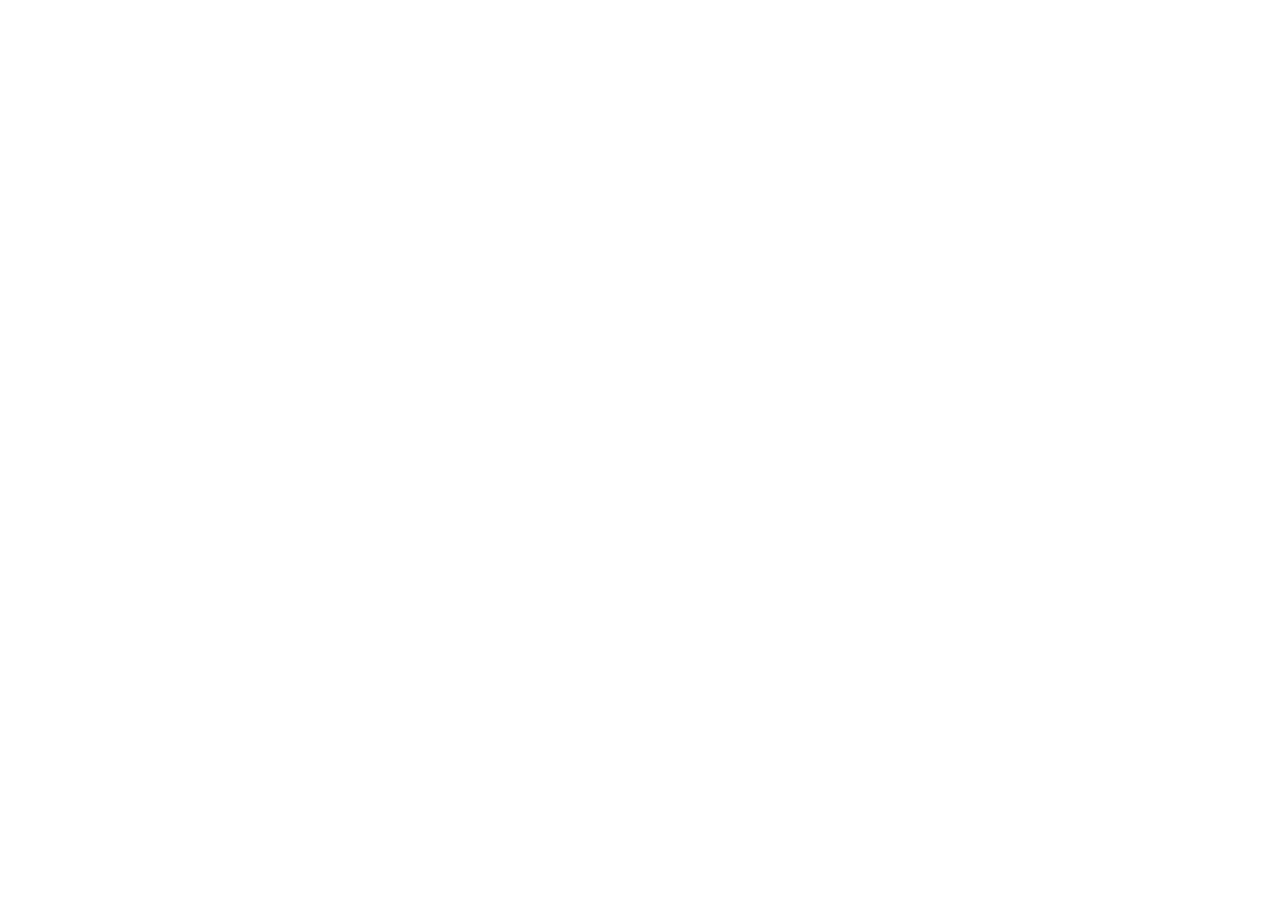
==== alimentacion.html @ 9c3ff739 "Add files via upload" ====
<!DOCTYPE html>
<html lang="en">
<head>
    <meta charset="UTF-8">
    <meta name="viewport" content="width=device-width, initial-scale=1.0">
    <title>Document</title>
    <link rel="stylesheet" href="alimentacion.css">
</head>
<body>
    
</body>
</html>
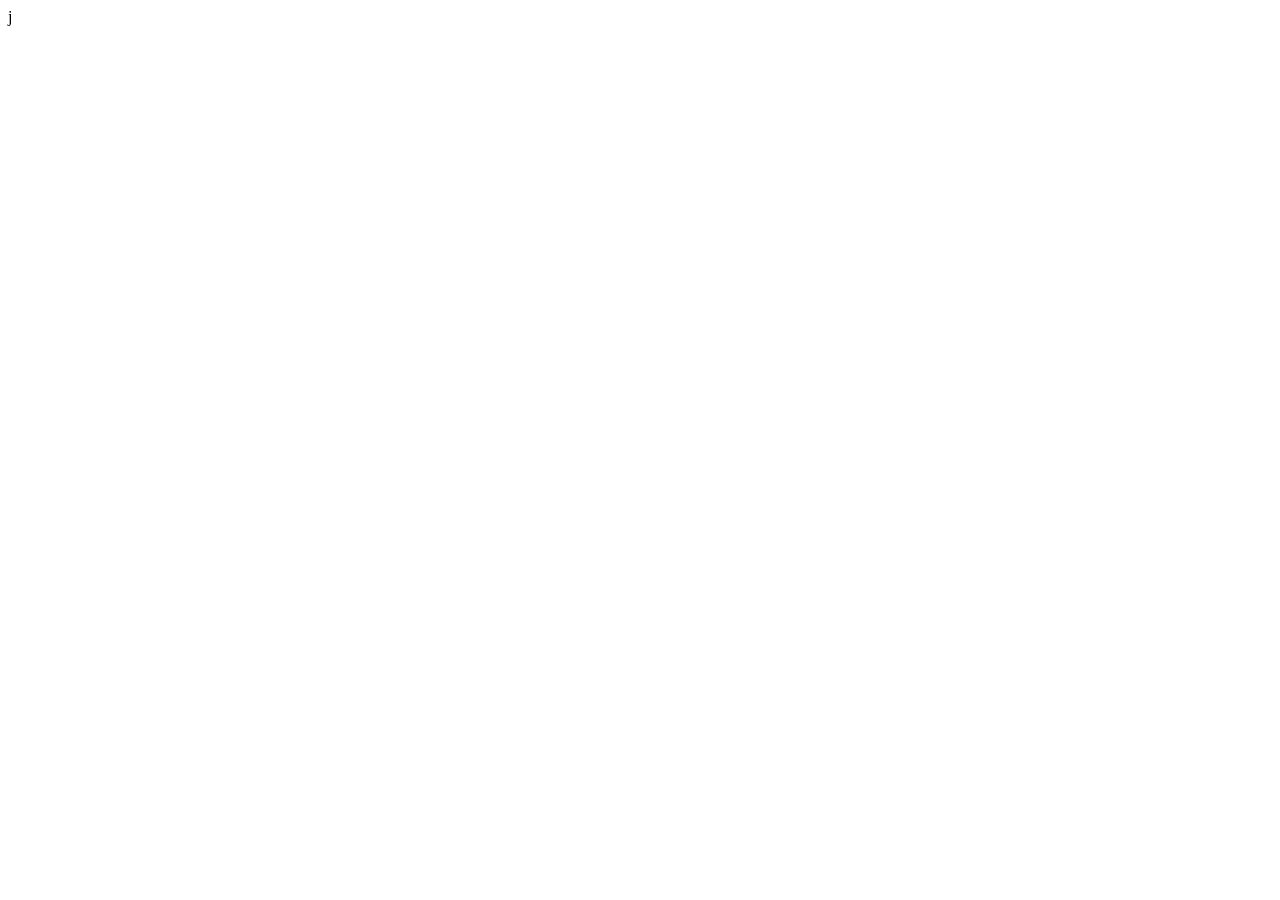
==== commit 82389978: "cambio" ====
--- a/alimentacion.html
+++ b/alimentacion.html
@@ -7,6 +7,6 @@
     <link rel="stylesheet" href="alimentacion.css">
 </head>
 <body>
-    
+    j
 </body>
 </html>
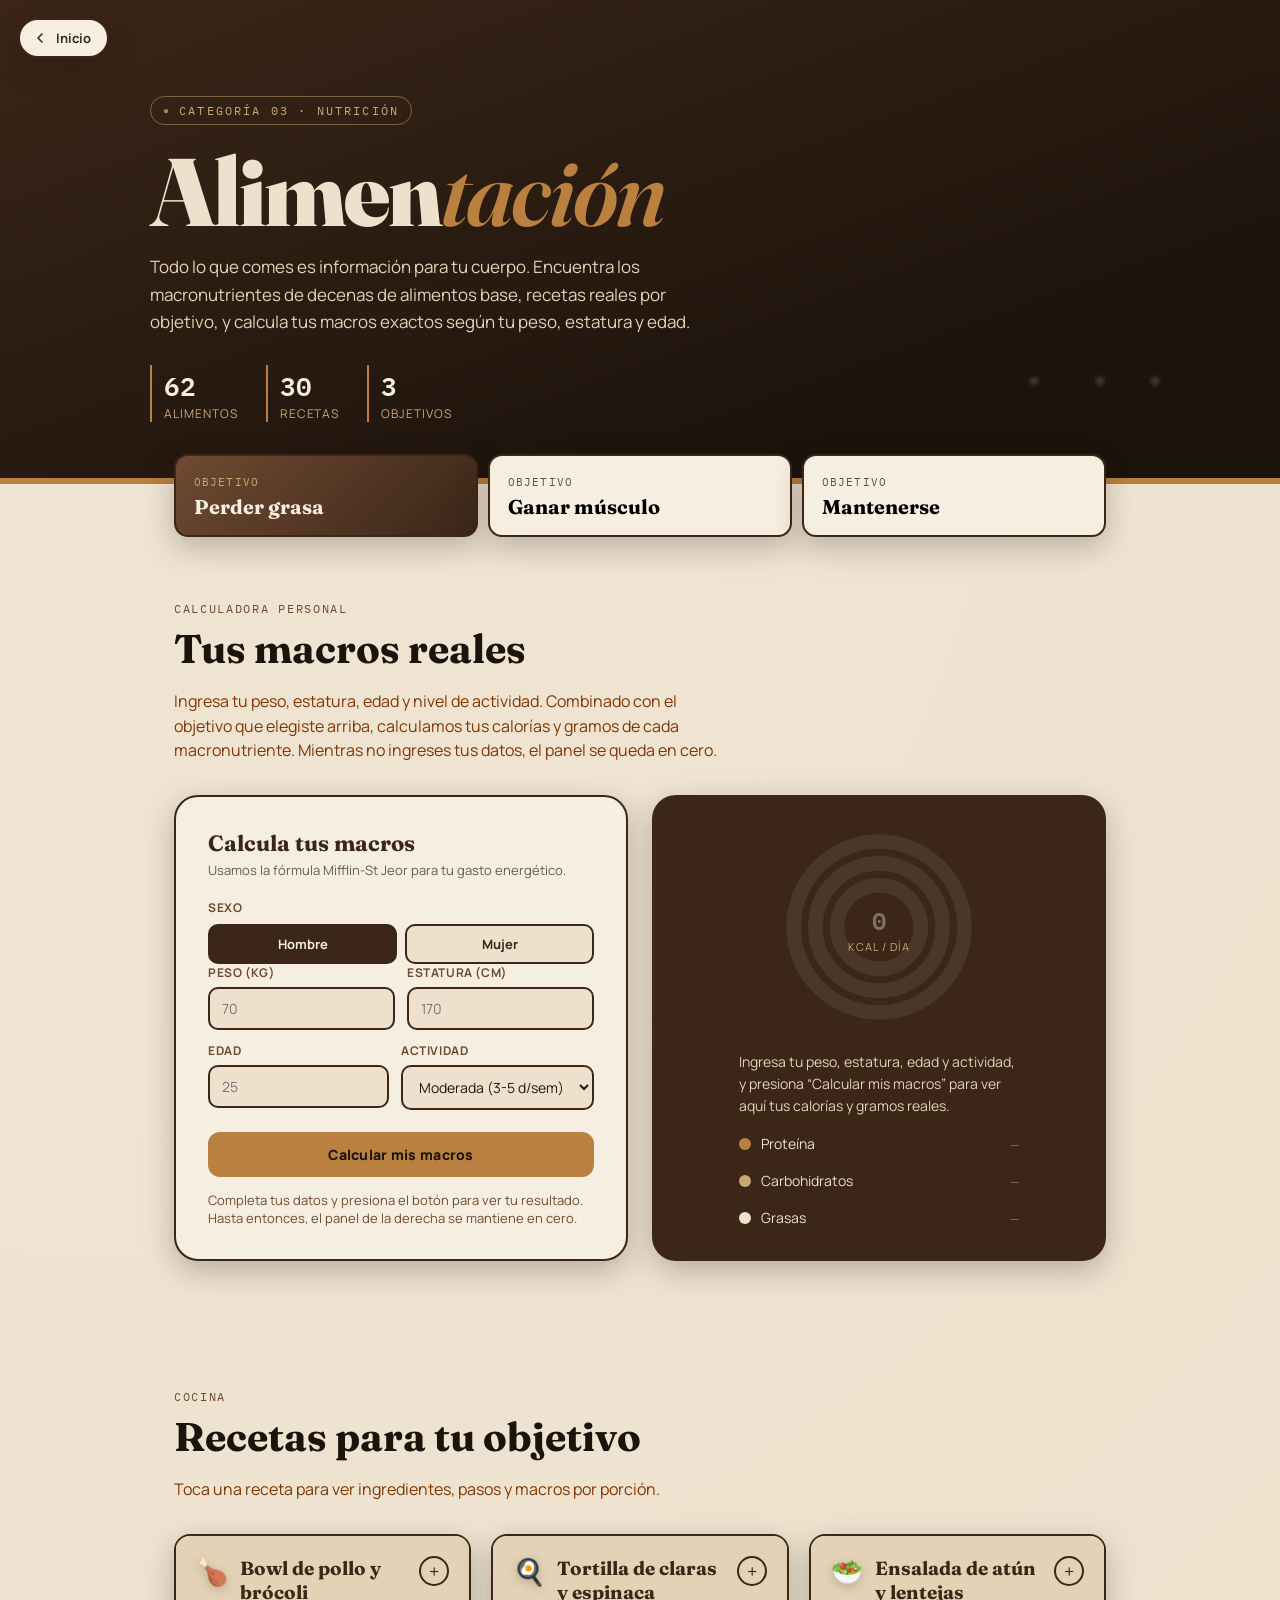
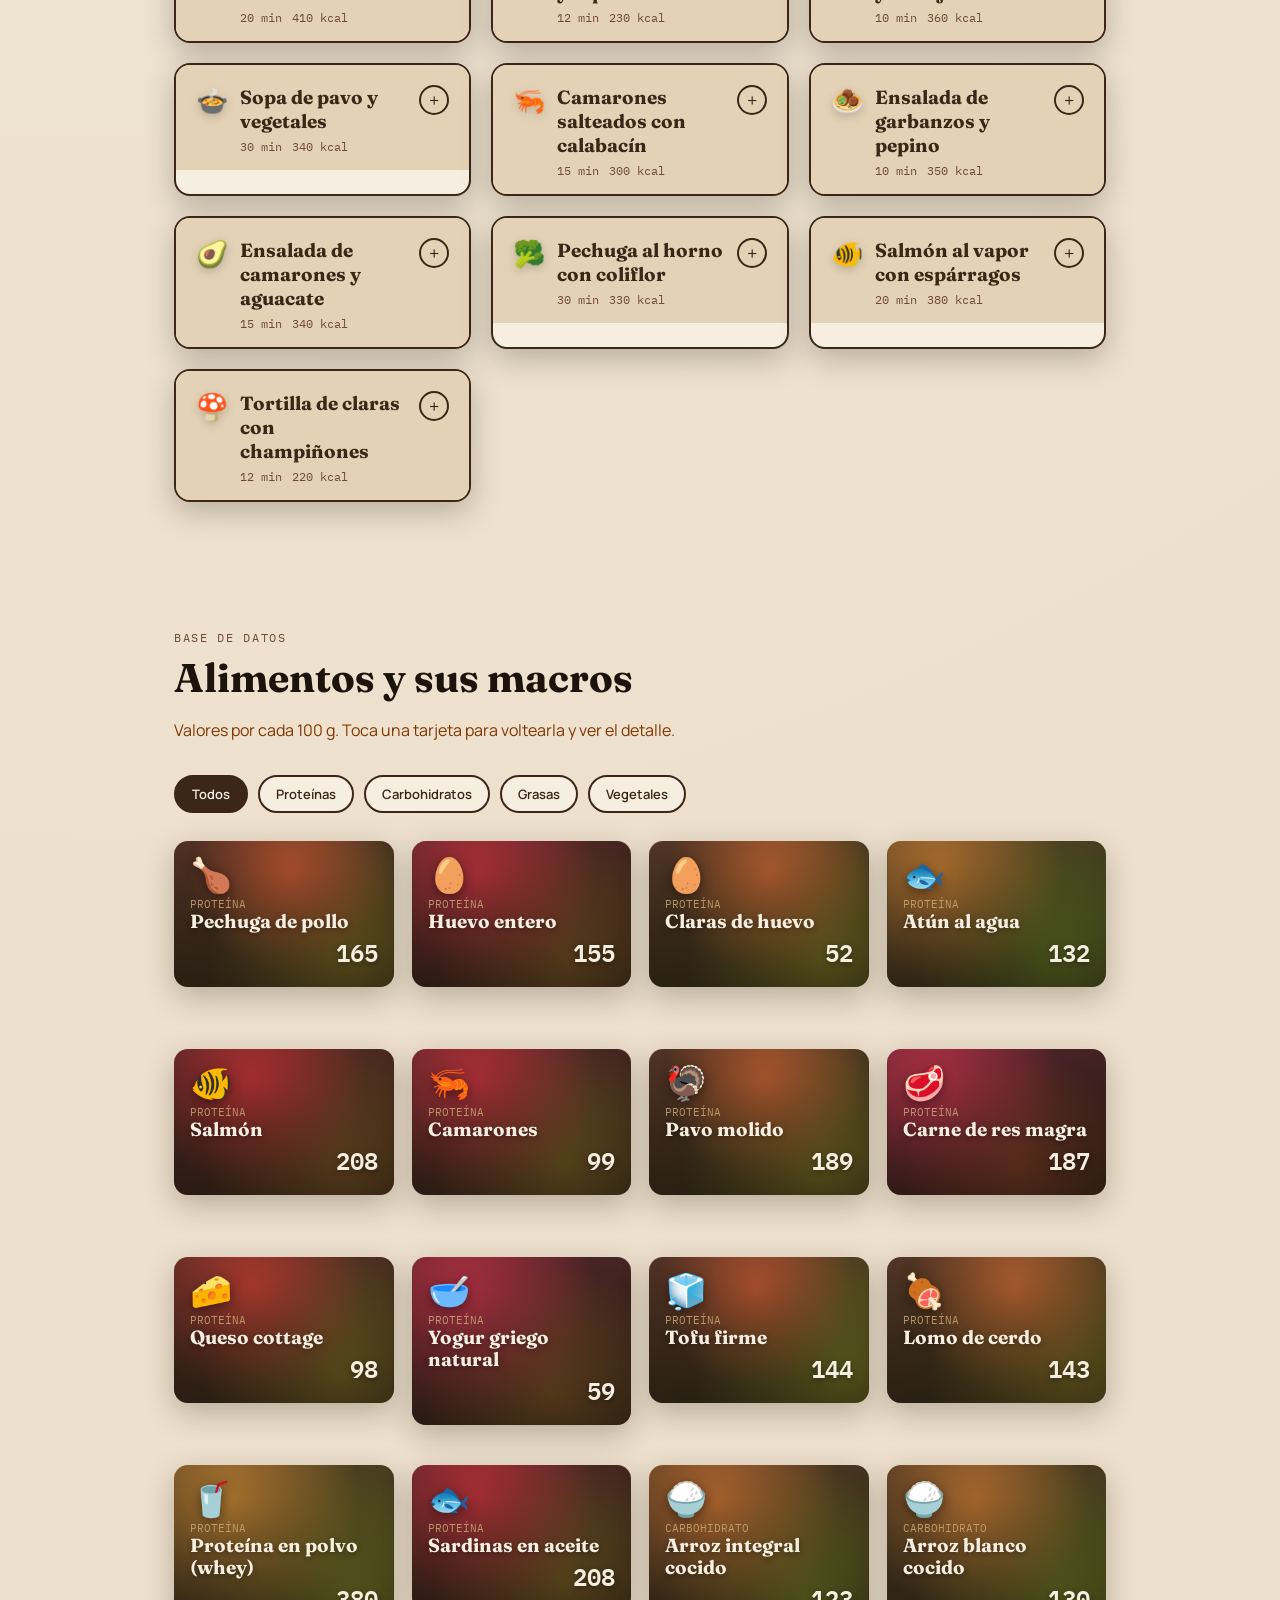
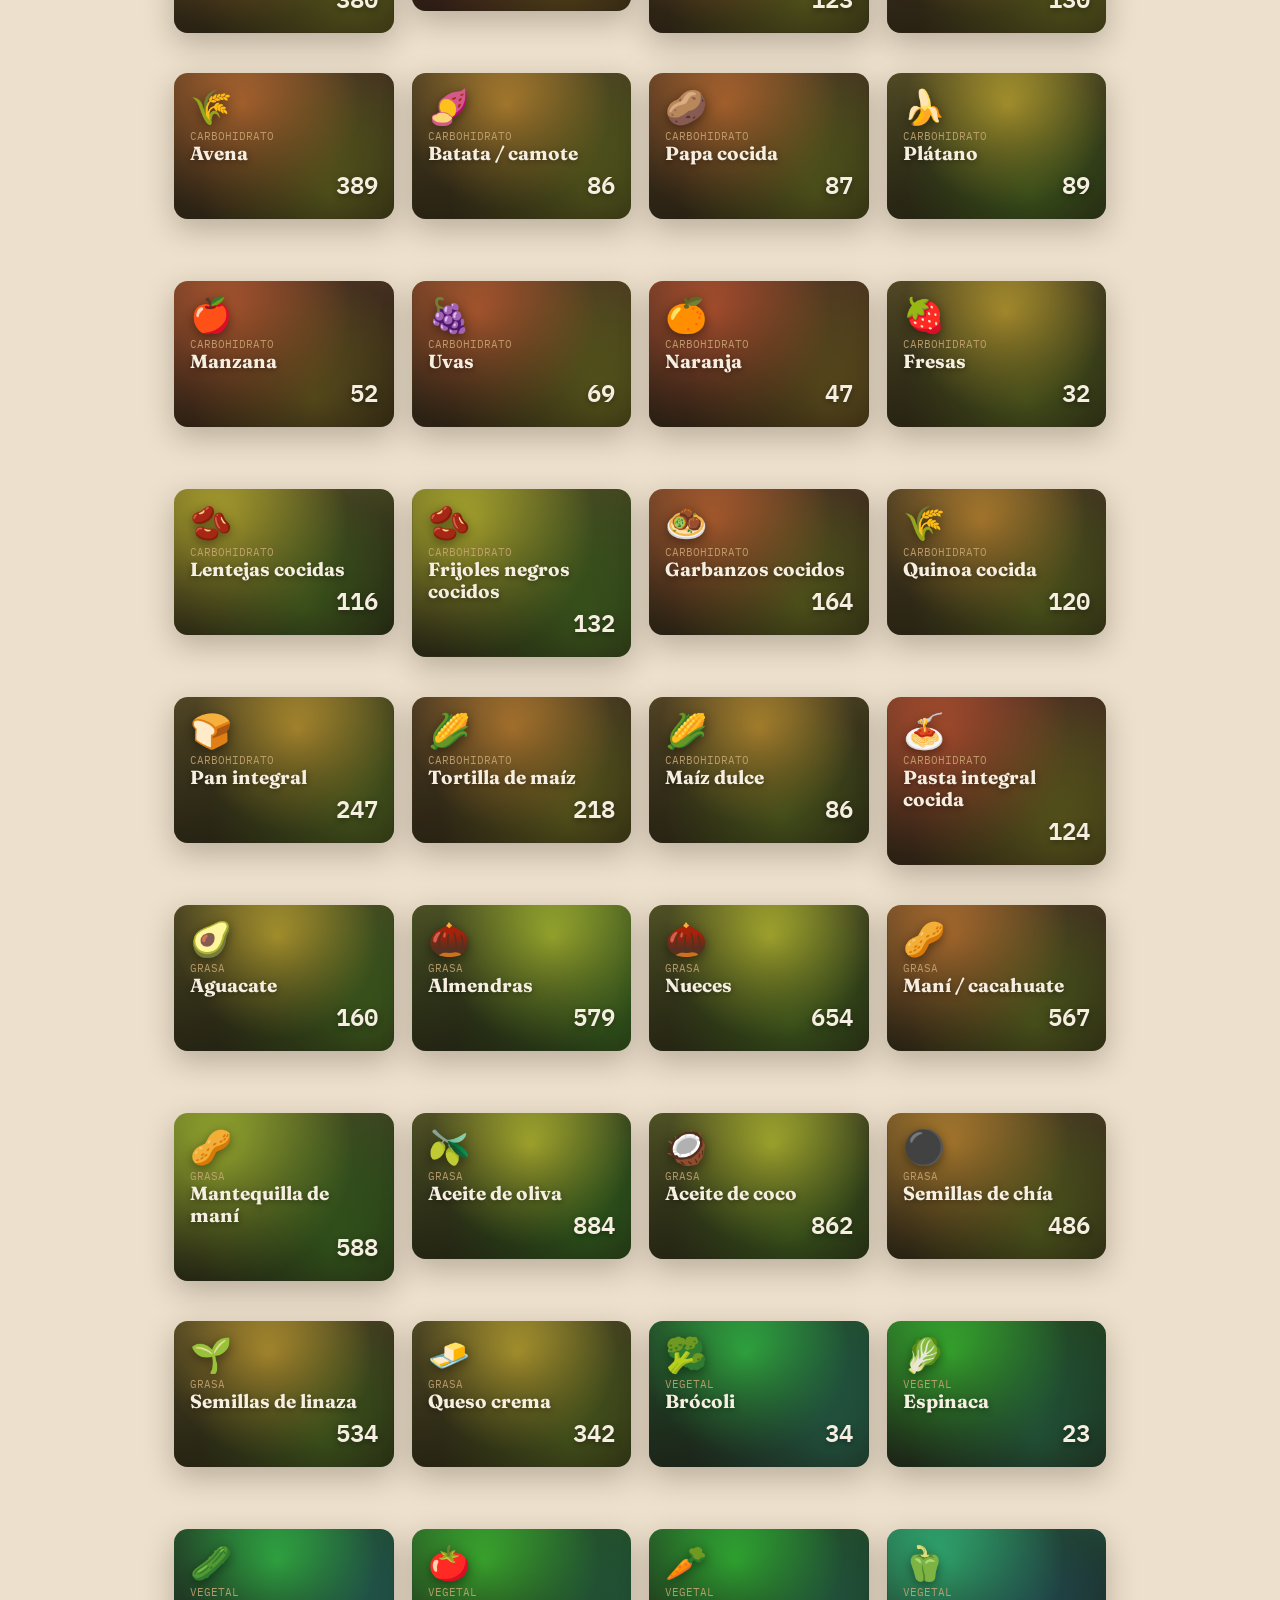
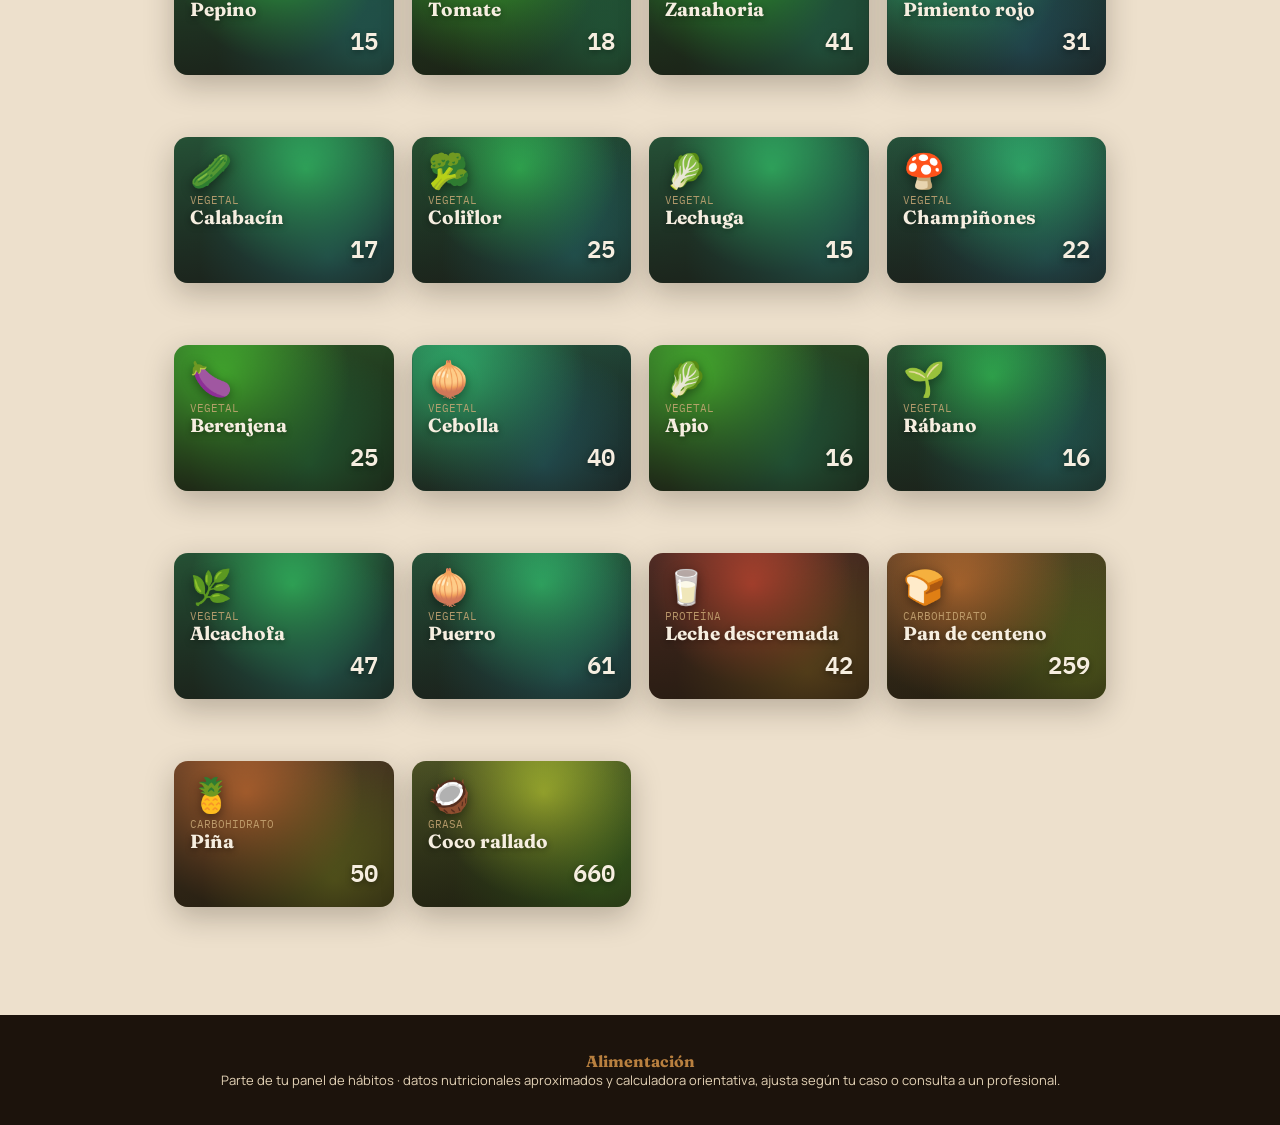
==== commit 81738d24: "cambio" ====
--- a/alimentacion.html
+++ b/alimentacion.html
@@ -1,12 +1,580 @@
 <!DOCTYPE html>
-<html lang="en">
+<html lang="es">
 <head>
-    <meta charset="UTF-8">
-    <meta name="viewport" content="width=device-width, initial-scale=1.0">
-    <title>Document</title>
-    <link rel="stylesheet" href="alimentacion.css">
+<meta charset="UTF-8">
+<meta name="viewport" content="width=device-width, initial-scale=1.0">
+<title>Alimentación — Categoría</title>
+<link rel="preconnect" href="https://fonts.googleapis.com">
+<link href="https://fonts.googleapis.com/css2?family=Fraunces:ital,opsz,wght@0,9..144,500;0,9..144,700;0,9..144,900;1,9..144,600&family=Manrope:wght@400;500;600;700;800&family=IBM+Plex+Mono:wght@400;500;600&display=swap" rel="stylesheet">
+<link rel="stylesheet" href="alimentacion.css">
+<link rel="stylesheet" href="index.css">
+    <div id="hm-chat-root"></div>
+<script src="IA.js"></script>
 </head>
 <body>
-    j
+
+<a class="home-btn" href="index.html">
+  <svg viewBox="0 0 24 24" fill="none" stroke="currentColor" stroke-width="2.4" stroke-linecap="round" stroke-linejoin="round"><path d="M15 18l-6-6 6-6"/></svg>
+  Inicio
+</a>
+
+<header class="hero">
+  <div class="grain-texture"></div>
+  <div class="steam" aria-hidden="true"><span></span><span></span><span></span></div>
+  <div class="hero-inner">
+    <span class="eyebrow">Categoría 03 · Nutrición</span>
+    <h1>Alimen<em>tación</em></h1>
+    <p>Todo lo que comes es información para tu cuerpo. Encuentra los macronutrientes de decenas de alimentos base, recetas reales por objetivo, y calcula tus macros exactos según tu peso, estatura y edad.</p>
+    <div class="hero-stats">
+      <div class="hero-stat"><div class="num" id="statFoods">0</div><div class="lbl">Alimentos</div></div>
+      <div class="hero-stat"><div class="num" id="statRecipes">0</div><div class="lbl">Recetas</div></div>
+      <div class="hero-stat"><div class="num">3</div><div class="lbl">Objetivos</div></div>
+    </div>
+  </div>
+</header>
+
+<nav class="goal-nav" id="goalNav">
+  <button class="goal-btn active" data-goal="perder">
+    <span class="tag">Objetivo</span>
+    <div class="title">Perder grasa</div>
+  </button>
+  <button class="goal-btn" data-goal="ganar">
+    <span class="tag">Objetivo</span>
+    <div class="title">Ganar músculo</div>
+  </button>
+  <button class="goal-btn" data-goal="mantener">
+    <span class="tag">Objetivo</span>
+    <div class="title">Mantenerse</div>
+  </button>
+</nav>
+
+<section id="macros">
+  <div class="section-head">
+    <span class="kicker">Calculadora personal</span>
+    <h2>Tus macros reales</h2>
+    <p>Ingresa tu peso, estatura, edad y nivel de actividad. Combinado con el objetivo que elegiste arriba, calculamos tus calorías y gramos de cada macronutriente. Mientras no ingreses tus datos, el panel se queda en cero.</p>
+  </div>
+  <div class="macro-grid">
+    <div class="calc-card">
+      <h3>Calcula tus macros</h3>
+      <div class="sub">Usamos la fórmula Mifflin-St Jeor para tu gasto energético.</div>
+      <div class="field">
+        <label for="sexToggleGroup">Sexo</label>
+        <div class="sex-toggle" id="sexToggleGroup" role="group" aria-label="Sexo">
+          <button type="button" class="active" data-sex="hombre">Hombre</button>
+          <button type="button" data-sex="mujer">Mujer</button>
+        </div>
+      </div>
+      <div class="field-row">
+        <div class="field">
+          <label for="inpWeight">Peso (kg)</label>
+          <input type="number" id="inpWeight" min="30" max="300" placeholder="70">
+        </div>
+        <div class="field">
+          <label for="inpHeight">Estatura (cm)</label>
+          <input type="number" id="inpHeight" min="120" max="230" placeholder="170">
+        </div>
+      </div>
+      <div class="field-row">
+        <div class="field">
+          <label for="inpAge">Edad</label>
+          <input type="number" id="inpAge" min="14" max="90" placeholder="25">
+        </div>
+        <div class="field">
+          <label for="inpActivity">Actividad</label>
+          <select id="inpActivity">
+            <option value="1.2">Sedentario</option>
+            <option value="1.375">Ligera (1-3 d/sem)</option>
+            <option value="1.55" selected>Moderada (3-5 d/sem)</option>
+            <option value="1.725">Alta (6-7 d/sem)</option>
+          </select>
+        </div>
+      </div>
+      <button class="calc-btn" id="calcBtn">Calcular mis macros</button>
+      <div class="calc-result" id="calcResult">Completa tus datos y presiona el botón para ver tu resultado. Hasta entonces, el panel de la derecha se mantiene en cero.</div>
+    </div>
+
+    <div class="macro-panel">
+      <div class="rings-wrap">
+        <svg viewBox="0 0 220 220">
+          <circle class="track" cx="110" cy="110" r="94"></circle>
+          <circle class="ring-p" id="ringP" cx="110" cy="110" r="94"></circle>
+          <circle class="track" cx="110" cy="110" r="70"></circle>
+          <circle class="ring-c" id="ringC" cx="110" cy="110" r="70"></circle>
+          <circle class="track" cx="110" cy="110" r="46"></circle>
+          <circle class="ring-g" id="ringG" cx="110" cy="110" r="46"></circle>
+        </svg>
+        <div class="rings-center">
+          <div class="kcal pending" id="kcalNum">0</div>
+          <div class="kcal-lbl">kcal / día</div>
+        </div>
+      </div>
+      <div class="macro-legend">
+        <div class="goal-note" id="goalNote"></div>
+        <div class="legend-row"><span class="dot p"></span><span class="name">Proteína</span><span><span class="pct pending" id="pctP">—</span><span class="grams pending" id="gramsP"></span></span></div>
+        <div class="legend-row"><span class="dot c"></span><span class="name">Carbohidratos</span><span><span class="pct pending" id="pctC">—</span><span class="grams pending" id="gramsC"></span></span></div>
+        <div class="legend-row"><span class="dot g"></span><span class="name">Grasas</span><span><span class="pct pending" id="pctG">—</span><span class="grams pending" id="gramsG"></span></span></div>
+      </div>
+    </div>
+  </div>
+</section>
+
+<section id="recetas">
+  <div class="section-head">
+    <span class="kicker">Cocina</span>
+    <h2>Recetas para tu objetivo</h2>
+    <p>Toca una receta para ver ingredientes, pasos y macros por porción.</p>
+  </div>
+  <div class="recipe-grid" id="recipeGrid"></div>
+</section>
+
+<section id="alimentos">
+  <div class="section-head">
+    <span class="kicker">Base de datos</span>
+    <h2>Alimentos y sus macros</h2>
+    <p>Valores por cada 100 g. Toca una tarjeta para voltearla y ver el detalle.</p>
+  </div>
+  <div class="chip-row" id="chipRow">
+    <button class="chip active" data-cat="todos">Todos</button>
+    <button class="chip" data-cat="proteina">Proteínas</button>
+    <button class="chip" data-cat="carbohidrato">Carbohidratos</button>
+    <button class="chip" data-cat="grasa">Grasas</button>
+    <button class="chip" data-cat="vegetal">Vegetales</button>
+  </div>
+  <div class="food-grid" id="foodGrid"></div>
+</section>
+
+<footer>
+  <strong>Alimentación</strong><br>
+  Parte de tu panel de hábitos · datos nutricionales aproximados y calculadora orientativa, ajusta según tu caso o consulta a un profesional.
+</footer>
+
+<script>
+  // -------- Datos de objetivos (kcal por defecto y % de macros) --------
+  const goals = {
+    perder: {
+      label:"Perder grasa", p:40, c:30, g:30, mult:0.8,
+      note:"Déficit moderado con proteína alta para preservar músculo mientras bajas de peso."
+    },
+    ganar: {
+      label:"Ganar músculo", p:30, c:45, g:25, mult:1.15,
+      note:"Superávit calórico con carbohidratos altos para rendir en el entrenamiento y recuperar."
+    },
+    mantener: {
+      label:"Mantenerse", p:30, c:40, g:30, mult:1.0,
+      note:"Calorías en equilibrio: ni sobra ni falta, ideal para sostener composición corporal."
+    }
+  };
+  const pendingNote = "Ingresa tu peso, estatura, edad y actividad, y presiona “Calcular mis macros” para ver aquí tus calorías y gramos reales.";
+
+  // -------- Recetas --------
+  const recipes = [
+    // Perder grasa
+    {goal:"perder", icon:"🍗", name:"Bowl de pollo y brócoli", time:"20 min", kcal:410, p:48, c:22, g:12,
+      ingredients:["200 g pechuga de pollo","150 g brócoli al vapor","80 g arroz integral cocido","Limón, ajo y especias al gusto"],
+      steps:["Sazona y cocina el pollo a la plancha 6-8 min por lado.","Cocina el brócoli al vapor 5 minutos.","Sirve sobre el arroz y agrega limón."]},
+    {goal:"perder", icon:"🍳", name:"Tortilla de claras y espinaca", time:"12 min", kcal:230, p:30, c:6, g:8,
+      ingredients:["5 claras de huevo","1 huevo entero","50 g espinaca","Sal y pimienta"],
+      steps:["Bate las claras con el huevo entero.","Saltea la espinaca 1 minuto.","Vierte el huevo, cocina a fuego bajo tapado 4 min."]},
+    {goal:"perder", icon:"🥗", name:"Ensalada de atún y lentejas", time:"10 min", kcal:360, p:34, c:28, g:10,
+      ingredients:["1 lata de atún al agua","100 g lentejas cocidas","Tomate, cebolla, cilantro","Aceite de oliva 1 cdita"],
+      steps:["Escurre el atún y mezcla con las lentejas.","Agrega vegetales picados.","Aliña con aceite y limón."]},
+    {goal:"perder", icon:"🍲", name:"Sopa de pavo y vegetales", time:"30 min", kcal:340, p:32, c:24, g:10,
+      ingredients:["200 g pavo molido","Zanahoria y calabacín","Caldo de vegetales","Cebolla y ajo"],
+      steps:["Dora el pavo en una olla.","Agrega los vegetales picados y el caldo.","Cocina 20 minutos a fuego medio."]},
+    {goal:"perder", icon:"🦐", name:"Camarones salteados con calabacín", time:"15 min", kcal:300, p:34, c:10, g:12,
+      ingredients:["220 g camarones","1 calabacín en tiras","Ajo","Aceite de oliva 1 cdita","Limón"],
+      steps:["Saltea el ajo en el aceite.","Agrega los camarones 3-4 minutos.","Añade el calabacín y cocina 3 minutos más."]},
+    {goal:"perder", icon:"🧆", name:"Ensalada de garbanzos y pepino", time:"10 min", kcal:350, p:16, c:45, g:12,
+      ingredients:["150 g garbanzos cocidos","Pepino y tomate","Cebolla morada","Aceite de oliva y limón"],
+      steps:["Mezcla los garbanzos con los vegetales picados.","Aliña con aceite y limón.","Sirve frío."]},
+    {goal:"perder", icon:"🥑", name:"Ensalada de camarones y aguacate", time:"15 min", kcal:340, p:32, c:10, g:18,
+      ingredients:["200 g camarones cocidos","1/2 aguacate","Lechuga variada","Limón y sal"],
+      steps:["Cocina los camarones a la plancha.","Corta el aguacate en cubos.","Mezcla todo con la lechuga y aliña con limón."]},
+    {goal:"perder", icon:"🥦", name:"Pechuga al horno con coliflor", time:"30 min", kcal:330, p:40, c:12, g:10,
+      ingredients:["200 g pechuga de pollo","200 g coliflor","Especias al gusto","Aceite en spray"],
+      steps:["Sazona la pechuga y hornea 25 min a 200°C.","Asa la coliflor junto al pollo.","Sirve caliente."]},
+    {goal:"perder", icon:"🐠", name:"Salmón al vapor con espárragos", time:"20 min", kcal:380, p:36, c:8, g:20,
+      ingredients:["180 g salmón","150 g espárragos","Limón y eneldo","Sal y pimienta"],
+      steps:["Cocina el salmón al vapor 10-12 min.","Cocina los espárragos al vapor 6 min.","Sirve con limón y eneldo."]},
+    {goal:"perder", icon:"🍄", name:"Tortilla de claras con champiñones", time:"12 min", kcal:220, p:26, c:8, g:8,
+      ingredients:["4 claras de huevo","100 g champiñones","1/4 cebolla","Especias al gusto"],
+      steps:["Saltea los champiñones y la cebolla.","Agrega las claras batidas.","Cocina tapado a fuego bajo 4 min."]},
+
+    // Ganar músculo
+    {goal:"ganar", icon:"🥣", name:"Avena proteica con plátano", time:"8 min", kcal:520, p:28, c:70, g:14,
+      ingredients:["70 g avena","1 scoop proteína en polvo","1 plátano","20 g almendras"],
+      steps:["Cocina la avena con agua o leche.","Añade la proteína en polvo fuera del fuego.","Corona con plátano y almendras."]},
+    {goal:"ganar", icon:"🐠", name:"Salmón con batata asada", time:"30 min", kcal:610, p:38, c:45, g:24,
+      ingredients:["180 g salmón","200 g batata en cubos","Aceite de oliva","Romero"],
+      steps:["Hornea la batata 25 min a 200°C.","Sella el salmón 4 min por lado.","Sirve junto con romero y aceite."]},
+    {goal:"ganar", icon:"🥑", name:"Arroz, pollo y aguacate", time:"25 min", kcal:680, p:45, c:65, g:20,
+      ingredients:["200 g pechuga de pollo","150 g arroz integral cocido","1/2 aguacate","Salsa de soja baja en sodio"],
+      steps:["Cocina el pollo en trozos con soja.","Sirve sobre el arroz.","Agrega el aguacate en láminas."]},
+    {goal:"ganar", icon:"🥤", name:"Batido de proteína con avena y maní", time:"5 min", kcal:480, p:35, c:50, g:16,
+      ingredients:["1 scoop proteína whey","50 g avena","1 cda mantequilla de maní","250 ml leche","1 plátano"],
+      steps:["Coloca todos los ingredientes en la licuadora.","Licúa hasta que quede homogéneo.","Sirve de inmediato."]},
+    {goal:"ganar", icon:"🥩", name:"Carne de res con papa y frijoles", time:"35 min", kcal:650, p:42, c:60, g:20,
+      ingredients:["180 g carne de res magra","200 g papa cocida","100 g frijoles negros cocidos","Especias al gusto"],
+      steps:["Cocina la carne a la plancha.","Hierve la papa hasta que esté suave.","Sirve todo junto con los frijoles."]},
+    {goal:"ganar", icon:"🍄", name:"Tofu salteado con quinoa y maní", time:"20 min", kcal:560, p:28, c:65, g:18,
+      ingredients:["200 g tofu firme","150 g quinoa cocida","Maní picado","Salsa de soja y vegetales al gusto"],
+      steps:["Saltea el tofu en cubos hasta dorar.","Mezcla con la quinoa y vegetales.","Añade salsa de soja y maní picado."]},
+    {goal:"ganar", icon:"🍝", name:"Pasta con carne molida y queso", time:"25 min", kcal:700, p:42, c:70, g:22,
+      ingredients:["150 g pasta integral cocida","180 g carne molida","Salsa de tomate","30 g queso mozzarella"],
+      steps:["Cocina la pasta según el paquete.","Dora la carne y mézclala con la salsa.","Combina con la pasta y gratina el queso."]},
+    {goal:"ganar", icon:"🍣", name:"Bowl de arroz, salmón y edamame", time:"25 min", kcal:660, p:40, c:60, g:24,
+      ingredients:["180 g salmón","150 g arroz cocido","80 g edamame","Salsa de soja"],
+      steps:["Sella el salmón 4 min por lado.","Cocina el edamame al vapor.","Sirve todo sobre el arroz con salsa de soja."]},
+    {goal:"ganar", icon:"🥞", name:"Tortitas de avena y proteína con miel", time:"15 min", kcal:540, p:35, c:65, g:12,
+      ingredients:["80 g avena","1 scoop proteína en polvo","2 huevos","Miel al gusto"],
+      steps:["Licúa la avena, la proteína y los huevos.","Cocina tortitas pequeñas en sartén antiadherente.","Sirve calientes con miel."]},
+    {goal:"ganar", icon:"🌯", name:"Wrap de carne y arroz", time:"25 min", kcal:640, p:40, c:60, g:20,
+      ingredients:["1 tortilla integral grande","180 g carne molida","120 g arroz cocido","30 g queso rallado"],
+      steps:["Cocina la carne molida sazonada.","Calienta la tortilla.","Rellena con arroz, carne y queso, enrolla."]},
+
+    // Mantenerse
+    {goal:"mantener", icon:"🥣", name:"Yogur griego con avena", time:"5 min", kcal:380, p:24, c:42, g:12,
+      ingredients:["200 g yogur griego natural","40 g avena","10 g nueces","Miel opcional"],
+      steps:["Mezcla el yogur con la avena.","Deja reposar 5 minutos.","Agrega nueces y miel al gusto."]},
+    {goal:"mantener", icon:"🌯", name:"Wrap de pavo y vegetales", time:"10 min", kcal:420, p:32, c:38, g:14,
+      ingredients:["1 tortilla integral","120 g pechuga de pavo","Lechuga, tomate, zanahoria","Mostaza"],
+      steps:["Calienta ligeramente la tortilla.","Rellena con el pavo y los vegetales.","Enrolla y corta a la mitad."]},
+    {goal:"mantener", icon:"🥙", name:"Bowl mediterráneo de lentejas", time:"15 min", kcal:450, p:22, c:52, g:16,
+      ingredients:["150 g lentejas cocidas","Pepino, tomate, cebolla morada","30 g queso feta","Aceite de oliva"],
+      steps:["Mezcla las lentejas con los vegetales picados.","Añade el queso feta en cubos.","Aliña con aceite de oliva y orégano."]},
+    {goal:"mantener", icon:"🥑", name:"Tostadas integrales con huevo y aguacate", time:"10 min", kcal:400, p:20, c:34, g:20,
+      ingredients:["2 rebanadas de pan integral","2 huevos","1/2 aguacate","Sal y pimienta"],
+      steps:["Tuesta el pan integral.","Cocina los huevos como prefieras.","Sirve con el aguacate en láminas."]},
+    {goal:"mantener", icon:"🥗", name:"Ensalada de quinoa con pollo", time:"20 min", kcal:430, p:32, c:40, g:14,
+      ingredients:["150 g pechuga de pollo","120 g quinoa cocida","Tomate y pepino","Aceite de oliva"],
+      steps:["Cocina el pollo a la plancha y córtalo en tiras.","Mezcla con la quinoa y los vegetales.","Aliña con aceite de oliva."]},
+    {goal:"mantener", icon:"🍝", name:"Pasta integral con atún y tomate", time:"18 min", kcal:420, p:30, c:50, g:10,
+      ingredients:["100 g pasta integral cocida","1 lata de atún al agua","Tomate triturado","Ajo y orégano"],
+      steps:["Cocina la pasta según el paquete.","Saltea el ajo con el tomate triturado.","Mezcla con el atún y la pasta."]},
+    {goal:"mantener", icon:"🥗", name:"Ensalada César con pollo", time:"15 min", kcal:420, p:34, c:20, g:22,
+      ingredients:["150 g pechuga de pollo","Lechuga romana","Queso parmesano","Aderezo césar ligero"],
+      steps:["Cocina el pollo a la plancha y córtalo en tiras.","Pica la lechuga romana.","Mezcla todo con el aderezo y el parmesano."]},
+    {goal:"mantener", icon:"🍲", name:"Bowl de tofu y vegetales salteados", time:"20 min", kcal:400, p:22, c:40, g:16,
+      ingredients:["180 g tofu firme","Brócoli","Zanahoria","Salsa de soja"],
+      steps:["Saltea el tofu en cubos hasta dorar.","Agrega el brócoli y la zanahoria.","Cocina 5 minutos más con la salsa de soja."]},
+    {goal:"mantener", icon:"🥪", name:"Sandwich de pavo y aguacate", time:"10 min", kcal:410, p:28, c:36, g:16,
+      ingredients:["2 rebanadas de pan integral","100 g pechuga de pavo","1/2 aguacate","Lechuga"],
+      steps:["Tuesta el pan si lo prefieres.","Machaca el aguacate y úntalo en el pan.","Arma el sandwich con el pavo y la lechuga."]},
+    {goal:"mantener", icon:"🐠", name:"Bowl de salmón y quinoa", time:"20 min", kcal:440, p:30, c:38, g:18,
+      ingredients:["160 g salmón","120 g quinoa cocida","Espinaca fresca","Limón"],
+      steps:["Cocina el salmón a la plancha 4 min por lado.","Mezcla la quinoa con la espinaca.","Sirve el salmón encima y aliña con limón."]},
+  ];
+
+  // -------- Alimentos --------
+  const foods = [
+    // Proteínas
+    {name:"Pechuga de pollo", cat:"proteina", icon:"🍗", kcal:165, p:31, c:0, g:3.6},
+    {name:"Huevo entero", cat:"proteina", icon:"🥚", kcal:155, p:13, c:1.1, g:11},
+    {name:"Claras de huevo", cat:"proteina", icon:"🥚", kcal:52, p:11, c:0.7, g:0.2},
+    {name:"Atún al agua", cat:"proteina", icon:"🐟", kcal:132, p:28, c:0, g:1},
+    {name:"Salmón", cat:"proteina", icon:"🐠", kcal:208, p:20, c:0, g:13},
+    {name:"Camarones", cat:"proteina", icon:"🦐", kcal:99, p:24, c:0.2, g:0.3},
+    {name:"Pavo molido", cat:"proteina", icon:"🦃", kcal:189, p:20, c:0, g:11},
+    {name:"Carne de res magra", cat:"proteina", icon:"🥩", kcal:187, p:26, c:0, g:8.7},
+    {name:"Queso cottage", cat:"proteina", icon:"🧀", kcal:98, p:11, c:3.4, g:4.3},
+    {name:"Yogur griego natural", cat:"proteina", icon:"🥣", kcal:59, p:10, c:3.6, g:0.4},
+    {name:"Tofu firme", cat:"proteina", icon:"🧊", kcal:144, p:15, c:3, g:8},
+    {name:"Lomo de cerdo", cat:"proteina", icon:"🍖", kcal:143, p:26, c:0, g:3.5},
+    {name:"Proteína en polvo (whey)", cat:"proteina", icon:"🥤", kcal:380, p:80, c:8, g:4},
+    {name:"Sardinas en aceite", cat:"proteina", icon:"🐟", kcal:208, p:25, c:0, g:11.5},
+    // Carbohidratos
+    {name:"Arroz integral cocido", cat:"carbohidrato", icon:"🍚", kcal:123, p:2.6, c:26, g:1},
+    {name:"Arroz blanco cocido", cat:"carbohidrato", icon:"🍚", kcal:130, p:2.4, c:28, g:0.3},
+    {name:"Avena", cat:"carbohidrato", icon:"🌾", kcal:389, p:16.9, c:66, g:6.9},
+    {name:"Batata / camote", cat:"carbohidrato", icon:"🍠", kcal:86, p:1.6, c:20, g:0.1},
+    {name:"Papa cocida", cat:"carbohidrato", icon:"🥔", kcal:87, p:1.9, c:20, g:0.1},
+    {name:"Plátano", cat:"carbohidrato", icon:"🍌", kcal:89, p:1.1, c:23, g:0.3},
+    {name:"Manzana", cat:"carbohidrato", icon:"🍎", kcal:52, p:0.3, c:14, g:0.2},
+    {name:"Uvas", cat:"carbohidrato", icon:"🍇", kcal:69, p:0.7, c:18, g:0.2},
+    {name:"Naranja", cat:"carbohidrato", icon:"🍊", kcal:47, p:0.9, c:12, g:0.1},
+    {name:"Fresas", cat:"carbohidrato", icon:"🍓", kcal:32, p:0.7, c:7.7, g:0.3},
+    {name:"Lentejas cocidas", cat:"carbohidrato", icon:"🫘", kcal:116, p:9, c:20, g:0.4},
+    {name:"Frijoles negros cocidos", cat:"carbohidrato", icon:"🫘", kcal:132, p:8.9, c:24, g:0.5},
+    {name:"Garbanzos cocidos", cat:"carbohidrato", icon:"🧆", kcal:164, p:9, c:27, g:2.6},
+    {name:"Quinoa cocida", cat:"carbohidrato", icon:"🌾", kcal:120, p:4.4, c:21, g:1.9},
+    {name:"Pan integral", cat:"carbohidrato", icon:"🍞", kcal:247, p:13, c:41, g:3.4},
+    {name:"Tortilla de maíz", cat:"carbohidrato", icon:"🌽", kcal:218, p:5.7, c:44, g:2.8},
+    {name:"Maíz dulce", cat:"carbohidrato", icon:"🌽", kcal:86, p:3.2, c:19, g:1.2},
+    {name:"Pasta integral cocida", cat:"carbohidrato", icon:"🍝", kcal:124, p:5, c:25, g:1.1},
+    // Grasas
+    {name:"Aguacate", cat:"grasa", icon:"🥑", kcal:160, p:2, c:8.5, g:14.7},
+    {name:"Almendras", cat:"grasa", icon:"🌰", kcal:579, p:21, c:22, g:50},
+    {name:"Nueces", cat:"grasa", icon:"🌰", kcal:654, p:15, c:14, g:65},
+    {name:"Maní / cacahuate", cat:"grasa", icon:"🥜", kcal:567, p:25.8, c:16, g:49},
+    {name:"Mantequilla de maní", cat:"grasa", icon:"🥜", kcal:588, p:25, c:20, g:50},
+    {name:"Aceite de oliva", cat:"grasa", icon:"🫒", kcal:884, p:0, c:0, g:100},
+    {name:"Aceite de coco", cat:"grasa", icon:"🥥", kcal:862, p:0, c:0, g:100},
+    {name:"Semillas de chía", cat:"grasa", icon:"⚫", kcal:486, p:17, c:42, g:31},
+    {name:"Semillas de linaza", cat:"grasa", icon:"🌱", kcal:534, p:18, c:29, g:42},
+    {name:"Queso crema", cat:"grasa", icon:"🧈", kcal:342, p:6, c:4, g:34},
+    // Vegetales
+    {name:"Brócoli", cat:"vegetal", icon:"🥦", kcal:34, p:2.8, c:7, g:0.4},
+    {name:"Espinaca", cat:"vegetal", icon:"🥬", kcal:23, p:2.9, c:3.6, g:0.4},
+    {name:"Pepino", cat:"vegetal", icon:"🥒", kcal:15, p:0.7, c:3.6, g:0.1},
+    {name:"Tomate", cat:"vegetal", icon:"🍅", kcal:18, p:0.9, c:3.9, g:0.2},
+    {name:"Zanahoria", cat:"vegetal", icon:"🥕", kcal:41, p:0.9, c:10, g:0.2},
+    {name:"Pimiento rojo", cat:"vegetal", icon:"🫑", kcal:31, p:1, c:6, g:0.3},
+    {name:"Calabacín", cat:"vegetal", icon:"🥒", kcal:17, p:1.2, c:3.1, g:0.3},
+    {name:"Coliflor", cat:"vegetal", icon:"🥦", kcal:25, p:1.9, c:5, g:0.3},
+    {name:"Lechuga", cat:"vegetal", icon:"🥬", kcal:15, p:1.4, c:2.9, g:0.2},
+    {name:"Champiñones", cat:"vegetal", icon:"🍄", kcal:22, p:3.1, c:3.3, g:0.3},
+    {name:"Berenjena", cat:"vegetal", icon:"🍆", kcal:25, p:1, c:6, g:0.2},
+    {name:"Cebolla", cat:"vegetal", icon:"🧅", kcal:40, p:1.1, c:9, g:0.1},
+    {name:"Apio", cat:"vegetal", icon:"🥬", kcal:16, p:0.7, c:3, g:0.2},
+    {name:"Rábano", cat:"vegetal", icon:"🌱", kcal:16, p:0.7, c:3.4, g:0.1},
+    {name:"Alcachofa", cat:"vegetal", icon:"🌿", kcal:47, p:3.3, c:11, g:0.2},
+    {name:"Puerro", cat:"vegetal", icon:"🧅", kcal:61, p:1.5, c:14, g:0.3},
+    {name:"Leche descremada", cat:"proteina", icon:"🥛", kcal:42, p:3.4, c:5, g:0.2},
+    {name:"Pan de centeno", cat:"carbohidrato", icon:"🍞", kcal:259, p:8.5, c:48, g:3.3},
+    {name:"Piña", cat:"carbohidrato", icon:"🍍", kcal:50, p:0.5, c:13, g:0.1},
+    {name:"Coco rallado", cat:"grasa", icon:"🥥", kcal:660, p:6.9, c:24, g:65},
+  ];
+
+  document.getElementById("statFoods").textContent = foods.length;
+  document.getElementById("statRecipes").textContent = recipes.length;
+
+  // -------- Fondo "arte" único por nombre (sin imágenes externas) --------
+  // Cada alimento/receta obtiene un degradado propio y estable, dentro de un
+  // tono base según su categoría/objetivo, para que ninguna tarjeta quede
+  // en blanco ni repetida, sin depender de fotos ni de conexión a internet.
+  const catHue = { proteina:12, carbohidrato:38, grasa:52, vegetal:132 };
+  const goalHue = { perder:132, ganar:12, mantener:38 };
+
+  function hashHue(str){
+    let h = 0;
+    for(let i=0;i<str.length;i++){ h = str.charCodeAt(i) + ((h<<5)-h); }
+    return Math.abs(h) % 360;
+  }
+
+  function artBackground(name, baseHue){
+    const v = hashHue(name);
+    const h1 = (baseHue + (v % 46) - 23 + 360) % 360;
+    const h2 = (h1 + 28 + (v % 20)) % 360;
+    const posA = 20 + (v % 45);
+    const posB = 60 + (v % 30);
+    return `radial-gradient(circle at ${posA}% 22%, hsl(${h1} 58% 46%) 0%, transparent 62%),`+
+           `radial-gradient(circle at ${posB}% 82%, hsl(${h2} 55% 32%) 0%, transparent 66%),`+
+           `linear-gradient(160deg, hsl(${h1} 38% 24%), hsl(${h2} 34% 14%))`;
+  }
+
+  // -------- Render recetas --------
+  const recipeGrid = document.getElementById("recipeGrid");
+  function renderRecipes(goal){
+    recipeGrid.innerHTML = "";
+    recipes.filter(r => r.goal === goal).forEach(r => {
+      const card = document.createElement("div");
+      card.className = "recipe-card";
+      const total = r.p*4 + r.c*4 + r.g*9;
+      const pPct = Math.round(r.p*4/total*100);
+      const cPct = Math.round(r.c*4/total*100);
+      const gPct = 100 - pPct - cPct;
+      card.innerHTML = `
+        <div class="recipe-head" tabindex="0" role="button" aria-expanded="false">
+          <div class="recipe-head-title">
+            <span class="recipe-icon">${r.icon}</span>
+            <div>
+              <h3>${r.name}</h3>
+              <div class="meta"><span>${r.time}</span><span>${r.kcal} kcal</span></div>
+            </div>
+          </div>
+          <div class="recipe-plus">+</div>
+        </div>
+        <div class="recipe-body">
+          <div class="recipe-hero" style="background-image:${artBackground(r.name, goalHue[r.goal])}">
+            <span class="recipe-hero-icon">${r.icon}</span>
+            <span class="recipe-hero-name">${r.name}</span>
+          </div>
+          <div class="recipe-body-inner">
+            <h4>Macros por porción</h4>
+            <div class="macro-bar">
+              <span class="p" style="width:${pPct}%"></span>
+              <span class="c" style="width:${cPct}%"></span>
+              <span class="g" style="width:${gPct}%"></span>
+            </div>
+            <div class="macro-num-row">
+              <span>P ${r.p}g</span><span>C ${r.c}g</span><span>G ${r.g}g</span>
+            </div>
+            <h4>Ingredientes</h4>
+            <ul>${r.ingredients.map(x => `<li>${x}</li>`).join("")}</ul>
+            <h4>Preparación</h4>
+            <ol>${r.steps.map(x => `<li>${x}</li>`).join("")}</ol>
+          </div>
+        </div>
+      `;
+      const head = card.querySelector(".recipe-head");
+      function toggle(){
+        const isOpen = card.classList.toggle("open");
+        head.setAttribute("aria-expanded", isOpen);
+      }
+      head.addEventListener("click", toggle);
+      head.addEventListener("keydown", e => { if(e.key === "Enter" || e.key === " "){ e.preventDefault(); toggle(); } });
+      recipeGrid.appendChild(card);
+    });
+  }
+
+  // -------- Render alimentos --------
+  const foodGrid = document.getElementById("foodGrid");
+  const catLabels = {proteina:"Proteína", carbohidrato:"Carbohidrato", grasa:"Grasa", vegetal:"Vegetal"};
+  function renderFoods(filter){
+    foodGrid.innerHTML = "";
+    foods.filter(f => filter === "todos" || f.cat === filter).forEach(f => {
+      const card = document.createElement("div");
+      card.className = "food-card";
+      card.innerHTML = `
+        <div class="food-card-inner">
+          <div class="food-face food-front" style="background-image:${artBackground(f.name, catHue[f.cat])}">
+            <div>
+              <span class="food-icon">${f.icon}</span>
+              <div class="fcat">${catLabels[f.cat]}</div>
+              <div class="fname">${f.name}</div>
+            </div>
+            <div class="fkcal">${f.kcal}</div>
+          </div>
+          <div class="food-face food-back">
+            <div class="fb-row"><span class="k">Proteína</span><span>${f.p} g</span></div>
+            <div class="fb-row"><span class="k">Carbohidratos</span><span>${f.c} g</span></div>
+            <div class="fb-row"><span class="k">Grasas</span><span>${f.g} g</span></div>
+            <div class="food-hint">por 100 g · toca para volver</div>
+          </div>
+        </div>
+      `;
+      card.addEventListener("click", () => card.classList.toggle("flipped"));
+      foodGrid.appendChild(card);
+    });
+  }
+
+  // -------- Anillos de macros --------
+  const ringP = document.getElementById("ringP");
+  const ringC = document.getElementById("ringC");
+  const ringG = document.getElementById("ringG");
+  const rP = 94, rC = 70, rG = 46;
+  const circP = 2*Math.PI*rP, circC = 2*Math.PI*rC, circG = 2*Math.PI*rG;
+  [[ringP,circP],[ringC,circC],[ringG,circG]].forEach(([el,circ]) => el.style.strokeDasharray = circ);
+  function setRing(el, circ, pct){ el.style.strokeDashoffset = circ - (circ * pct/100); }
+
+  // -------- Calculadora --------
+  let profile = null; // {sex, weight, height, age, activity}
+  let currentSex = "hombre";
+  const kcalEl = document.getElementById("kcalNum");
+  const pctEls = { p: document.getElementById("pctP"), c: document.getElementById("pctC"), g: document.getElementById("pctG") };
+  const gramEls = { p: document.getElementById("gramsP"), c: document.getElementById("gramsC"), g: document.getElementById("gramsG") };
+
+  document.getElementById("sexToggleGroup").addEventListener("click", e => {
+    const btn = e.target.closest("button[data-sex]");
+    if(!btn) return;
+    currentSex = btn.dataset.sex;
+    document.querySelectorAll("#sexToggleGroup button").forEach(b => b.classList.remove("active"));
+    btn.classList.add("active");
+  });
+
+  function computeTDEE(p){
+    const bmr = p.sex === "hombre"
+      ? 10*p.weight + 6.25*p.height - 5*p.age + 5
+      : 10*p.weight + 6.25*p.height - 5*p.age - 161;
+    return bmr * p.activity;
+  }
+
+  function currentGoalKey(){
+    return document.querySelector(".goal-btn.active").dataset.goal;
+  }
+
+  function renderMacros(key){
+    const g = goals[key];
+
+    if(!profile){
+      // Sin datos del usuario todavía: todo en cero
+      setRing(ringP, circP, 0);
+      setRing(ringC, circC, 0);
+      setRing(ringG, circG, 0);
+      kcalEl.textContent = "0";
+      kcalEl.classList.add("pending");
+      ["p","c","g"].forEach(k => {
+        pctEls[k].textContent = "—";
+        pctEls[k].classList.add("pending");
+        gramEls[k].textContent = "";
+        gramEls[k].classList.add("pending");
+      });
+      document.getElementById("goalNote").textContent = pendingNote;
+      renderRecipes(key);
+      return;
+    }
+
+    // Con datos del usuario: valores reales
+    setRing(ringP, circP, g.p);
+    setRing(ringC, circC, g.c);
+    setRing(ringG, circG, g.g);
+
+    const tdee = computeTDEE(profile);
+    const kcal = Math.round(tdee * g.mult);
+    const note = g.note + " Calculado con tu TDEE personal (" + Math.round(tdee) + " kcal de mantenimiento).";
+
+    kcalEl.textContent = kcal;
+    kcalEl.classList.remove("pending");
+    document.getElementById("goalNote").textContent = note;
+
+    const gramsP = Math.round(kcal * g.p/100 / 4);
+    const gramsC = Math.round(kcal * g.c/100 / 4);
+    const gramsG = Math.round(kcal * g.g/100 / 9);
+
+    pctEls.p.textContent = g.p + "%"; pctEls.p.classList.remove("pending");
+    pctEls.c.textContent = g.c + "%"; pctEls.c.classList.remove("pending");
+    pctEls.g.textContent = g.g + "%"; pctEls.g.classList.remove("pending");
+    gramEls.p.textContent = gramsP + " g"; gramEls.p.classList.remove("pending");
+    gramEls.c.textContent = gramsC + " g"; gramEls.c.classList.remove("pending");
+    gramEls.g.textContent = gramsG + " g"; gramEls.g.classList.remove("pending");
+
+    renderRecipes(key);
+  }
+
+  document.getElementById("goalNav").addEventListener("click", e => {
+    const btn = e.target.closest(".goal-btn");
+    if(!btn) return;
+    document.querySelectorAll(".goal-btn").forEach(b => b.classList.remove("active"));
+    btn.classList.add("active");
+    renderMacros(btn.dataset.goal);
+  });
+
+  document.getElementById("calcBtn").addEventListener("click", () => {
+    const weight = parseFloat(document.getElementById("inpWeight").value);
+    const height = parseFloat(document.getElementById("inpHeight").value);
+    const age = parseFloat(document.getElementById("inpAge").value);
+    const activity = parseFloat(document.getElementById("inpActivity").value);
+    const resultEl = document.getElementById("calcResult");
+
+    if(!weight || !height || !age || weight <= 0 || height <= 0 || age <= 0){
+      resultEl.textContent = "Revisa tus datos: peso, estatura y edad deben ser números válidos.";
+      resultEl.classList.remove("filled");
+      return;
+    }
+
+    profile = { sex: currentSex, weight, height, age, activity };
+    const tdee = Math.round(computeTDEE(profile));
+    resultEl.textContent = "Tu mantenimiento estimado es de " + tdee + " kcal/día. Los anillos ya muestran tus macros según el objetivo elegido.";
+    resultEl.classList.add("filled");
+
+    renderMacros(currentGoalKey());
+  });
+
+  // -------- Filtro de alimentos --------
+  document.getElementById("chipRow").addEventListener("click", e => {
+    const chip = e.target.closest(".chip");
+    if(!chip) return;
+    document.querySelectorAll(".chip").forEach(c => c.classList.remove("active"));
+    chip.classList.add("active");
+    renderFoods(chip.dataset.cat);
+  });
+
+  // -------- Inicio --------
+  requestAnimationFrame(() => {
+    renderMacros("perder");
+    renderFoods("todos");
+  });
+</script>
 </body>
 </html>
--- a/alimentacion.css
+++ b/alimentacion.css
@@ -0,0 +1,451 @@
+:root{
+  --cream:#EDE0CC;
+  --cream-2:#E3D2B6;
+  --tan:#C9A876;
+  --coffee:#6F4A32;
+  --coffee-2:#8A5D3B;
+  --coffee-dark:#3B2618;
+  --black:#1C130C;
+  --gold:#B9803F;
+  --paper:#F6EEE0;
+  --ink:#241811;
+  --bad:#A6432E;
+  --shadow: 0 10px 30px rgba(28,19,12,0.25);
+}
+*{box-sizing:border-box;}
+html{scroll-behavior:smooth;}
+@media (prefers-reduced-motion: reduce){
+  html{scroll-behavior:auto;}
+  *{animation-duration:0.001ms !important; transition-duration:0.001ms !important;}
+}
+body{
+  margin:0;
+  background:
+    radial-gradient(circle at 8% 6%, rgba(255,255,255,0.15), transparent 45%),
+    var(--cream);
+  color:var(--ink);
+  font-family:'Manrope', sans-serif;
+  -webkit-font-smoothing:antialiased;
+}
+h1,h2,h3,.display{ font-family:'Fraunces', serif; }
+.mono{ font-family:'IBM Plex Mono', monospace; letter-spacing:0.02em; }
+a{color:inherit; text-decoration:none;}
+button{font-family:inherit;}
+input,select{font-family:inherit;}
+
+/* ---------- botón inicio ---------- */
+.home-btn{
+  position:fixed; top:18px; left:18px; z-index:50;
+  display:inline-flex; align-items:center; gap:8px;
+  background:var(--paper); color:var(--coffee-dark);
+  border:2px solid var(--coffee-dark);
+  padding:9px 16px 9px 12px; border-radius:999px;
+  font-size:13px; font-weight:700;
+  box-shadow:var(--shadow);
+  transition:transform 0.18s ease, background 0.18s ease, color 0.18s ease;
+}
+.home-btn svg{ width:16px; height:16px; }
+.home-btn:hover{ transform:translateY(-2px); background:var(--coffee-dark); color:var(--paper);}
+.home-btn:focus-visible{ outline:3px solid var(--gold); outline-offset:3px;}
+
+/* ---------- textura granos de café ---------- */
+.grain-texture{
+  position:absolute; inset:0; pointer-events:none; opacity:0.10;
+  background-image:
+    radial-gradient(ellipse 3px 5px at 12% 20%, var(--black) 40%, transparent 41%),
+    radial-gradient(ellipse 3px 5px at 78% 62%, var(--black) 40%, transparent 41%),
+    radial-gradient(ellipse 3px 5px at 45% 85%, var(--black) 40%, transparent 41%),
+    radial-gradient(ellipse 3px 5px at 88% 15%, var(--black) 40%, transparent 41%),
+    radial-gradient(ellipse 3px 5px at 30% 50%, var(--black) 40%, transparent 41%);
+  background-size:400px 400px;
+}
+
+/* ---------- HERO ---------- */
+.hero{
+  position:relative; overflow:hidden;
+  background: linear-gradient(160deg, var(--coffee-dark) 0%, var(--black) 78%);
+  color:var(--cream);
+  padding:96px 24px 56px;
+  border-bottom: 6px solid var(--gold);
+}
+.hero-inner{ max-width:980px; margin:0 auto; position:relative; z-index:2;}
+.eyebrow{
+  display:inline-flex; align-items:center; gap:8px;
+  font-family:'IBM Plex Mono', monospace;
+  font-size:12px; letter-spacing:0.18em; text-transform:uppercase;
+  color:var(--tan); border:1px solid rgba(201,168,118,0.5);
+  padding:6px 12px; border-radius:999px; margin-bottom:22px;
+}
+.eyebrow::before{content:"●"; color:var(--gold); font-size:10px;}
+.hero h1{
+  font-size:clamp(44px, 9vw, 96px);
+  line-height:0.92; margin:0 0 18px; font-weight:900; letter-spacing:-0.02em;
+}
+.hero h1 em{ font-style:italic; font-weight:600; color:var(--gold);}
+.hero p{ max-width:560px; font-size:17px; line-height:1.6; color:var(--cream-2); margin:0 0 30px;}
+.hero-stats{ display:flex; gap:28px; flex-wrap:wrap;}
+.hero-stat{ border-left:2px solid var(--gold); padding-left:12px;}
+.hero-stat .num{ font-family:'IBM Plex Mono', monospace; font-size:26px; font-weight:600; color:var(--paper);}
+.hero-stat .lbl{ font-size:12px; color:var(--tan); text-transform:uppercase; letter-spacing:0.08em;}
+
+.steam{ position:absolute; right:6%; top:10%; width:220px; height:340px; z-index:1; opacity:0.5;}
+.steam span{
+  position:absolute; bottom:0; width:14px; height:14px; border-radius:50%;
+  background:radial-gradient(circle, rgba(201,168,118,0.55), transparent 70%);
+  animation:rise 5s ease-in infinite;
+}
+.steam span:nth-child(1){left:20%; animation-delay:0s;}
+.steam span:nth-child(2){left:50%; animation-delay:1.4s;}
+.steam span:nth-child(3){left:75%; animation-delay:2.8s;}
+@keyframes rise{
+  0%{ transform:translateY(0) scale(1); opacity:0;}
+  15%{opacity:0.6;}
+  100%{ transform:translateY(-260px) scale(2.6); opacity:0;}
+}
+
+/* ---------- NAV DE OBJETIVOS ---------- */
+.goal-nav{
+  max-width:980px; margin:-30px auto 0; position:relative; z-index:3;
+  display:flex; gap:10px; padding:0 24px; flex-wrap:wrap;
+}
+.goal-btn{
+  flex:1 1 200px; background:var(--paper); border:2px solid var(--coffee-dark);
+  border-radius:14px; padding:16px 18px; cursor:pointer; text-align:left;
+  box-shadow:var(--shadow); transition:transform 0.18s ease, background 0.18s ease, color 0.18s ease;
+}
+.goal-btn .tag{ font-family:'IBM Plex Mono', monospace; font-size:11px; text-transform:uppercase; letter-spacing:0.1em; opacity:0.65;}
+.goal-btn .title{ font-family:'Fraunces', serif; font-size:20px; font-weight:700; margin-top:4px;}
+.goal-btn:hover{ transform:translateY(-3px); }
+.goal-btn:focus-visible{ outline:3px solid var(--gold); outline-offset:2px;}
+.goal-btn.active{
+  background: linear-gradient(135deg, var(--coffee) 0%, var(--coffee-dark) 100%);
+  color:var(--paper);
+}
+.goal-btn.active .tag{ color:var(--tan); opacity:1;}
+
+section{ max-width:980px; margin:0 auto; padding:64px 24px; position:relative;}
+.section-head{ margin-bottom:32px;}
+.section-head .kicker{
+  font-family:'IBM Plex Mono', monospace; font-size:12px; letter-spacing:0.14em;
+  text-transform:uppercase; color:var(--coffee); margin-bottom:8px; display:block;
+}
+.section-head h2{ font-size:clamp(28px,4vw,40px); margin:0 0 8px; color:var(--black);}
+.section-head p{ color:#813601; max-width:560px; line-height:1.55;}
+
+/* ---------- CALCULADORA + ANILLOS ---------- */
+.macro-grid{ display:grid; grid-template-columns:1fr 1fr; gap:24px; align-items:stretch;}
+@media (max-width:800px){ .macro-grid{ grid-template-columns:1fr; } }
+
+.calc-card{
+  background:var(--paper); border:2px solid var(--coffee-dark); border-radius:24px;
+  padding:32px; box-shadow:var(--shadow); display:flex; flex-direction:column;
+}
+.calc-card h3{ margin:0 0 4px; font-size:22px; color:var(--coffee-dark);}
+.calc-card .sub{ font-size:13px; color:#6b5847; margin-bottom:20px;}
+.field-row{ display:grid; grid-template-columns:1fr 1fr; gap:12px; margin-bottom:12px;}
+.field{ display:flex; flex-direction:column; gap:6px;}
+.field label{ font-size:12px; font-weight:700; text-transform:uppercase; letter-spacing:0.05em; color:var(--coffee);}
+.field input, .field select{
+  border:2px solid var(--coffee-dark); border-radius:10px; padding:10px 12px;
+  font-size:14px; background:var(--cream); color:var(--ink);
+}
+.field input:focus-visible, .field select:focus-visible{ outline:3px solid var(--gold); outline-offset:1px;}
+.sex-toggle{ display:flex; gap:8px; margin-top:2px;}
+.sex-toggle button{
+  flex:1; padding:9px; border-radius:10px; border:2px solid var(--coffee-dark);
+  background:var(--cream); color:var(--coffee-dark); font-weight:700; font-size:13px; cursor:pointer;
+}
+.sex-toggle button.active{ background:var(--coffee-dark); color:var(--paper);}
+.calc-btn{
+  margin-top:10px; padding:13px 18px; border-radius:12px; border:none;
+  background:var(--gold); color:var(--black); font-weight:800; font-size:14px;
+  cursor:pointer; letter-spacing:0.02em; transition:transform 0.15s ease;
+}
+.calc-btn:hover{ transform:translateY(-2px); }
+.calc-btn:focus-visible{ outline:3px solid var(--coffee-dark); outline-offset:2px;}
+.calc-result{ margin-top:14px; font-size:13px; color:var(--coffee); min-height:18px;}
+.calc-result.filled{ font-weight:700; color:var(--coffee-dark);}
+
+.macro-panel{
+  background:var(--coffee-dark); border-radius:24px; padding:32px; color:var(--cream);
+  box-shadow:var(--shadow); display:flex; flex-direction:column; gap:24px; align-items:center; justify-content:center;
+}
+.rings-wrap{ position:relative; width:200px; height:200px; flex-shrink:0;}
+.rings-wrap svg{ width:100%; height:100%; transform:rotate(-90deg);}
+.rings-wrap circle{ fill:none; stroke-width:16; stroke-linecap:round;}
+.track{ stroke:rgba(255,255,255,0.08);}
+.ring-p{ stroke:var(--gold); transition:stroke-dashoffset 0.8s cubic-bezier(.4,0,.2,1);}
+.ring-c{ stroke:var(--tan); transition:stroke-dashoffset 0.8s cubic-bezier(.4,0,.2,1);}
+.ring-g{ stroke:#F0E4CC; transition:stroke-dashoffset 0.8s cubic-bezier(.4,0,.2,1);}
+.rings-center{ position:absolute; inset:0; display:flex; flex-direction:column; align-items:center; justify-content:center;}
+.rings-center .kcal{ font-family:'IBM Plex Mono', monospace; font-size:24px; font-weight:600; transition:opacity 0.3s ease;}
+.rings-center .kcal-lbl{ font-size:11px; text-transform:uppercase; letter-spacing:0.1em; color:var(--tan);}
+
+.macro-legend{ display:flex; flex-direction:column; gap:14px; width:100%; max-width:280px;}
+.macro-legend .goal-note{ font-size:14px; line-height:1.55; color:var(--cream-2); margin-bottom:2px;}
+.legend-row{ display:flex; align-items:center; gap:10px;}
+.dot{ width:12px; height:12px; border-radius:50%; flex-shrink:0;}
+.dot.p{ background:var(--gold);} .dot.c{ background:var(--tan);} .dot.g{ background:#F0E4CC;}
+.legend-row .name{ flex:1; font-size:14px;}
+.legend-row .pct{ font-family:'IBM Plex Mono', monospace; font-weight:600; font-size:13px; text-align:right; transition:opacity 0.3s ease;}
+.legend-row .grams{ display:block; font-size:11px; color:var(--tan); text-align:right;}
+
+/* estado "en cero" antes de calcular */
+.kcal.pending{ opacity:0.4; }
+.pct.pending{ opacity:0.35; }
+.grams.pending{ opacity:0.35; }
+
+/* ---------- RECETAS ---------- */
+.recipe-grid{ display:grid; grid-template-columns:repeat(auto-fit,minmax(260px,1fr)); gap:20px;}
+.recipe-card{ background:var(--paper); border:2px solid var(--coffee-dark); border-radius:16px; overflow:hidden; box-shadow:var(--shadow);}
+.recipe-head{
+  padding:20px 20px 16px; cursor:pointer; display:flex; justify-content:space-between; gap:12px;
+  align-items:flex-start; background:var(--cream-2);
+}
+.recipe-head:focus-visible{ outline:3px solid var(--gold); outline-offset:-3px;}
+.recipe-head-title{ display:flex; align-items:flex-start; gap:12px; min-width:0;}
+.recipe-icon{
+  font-size:26px; line-height:1; flex-shrink:0; margin-top:2px;
+  filter:drop-shadow(0 3px 5px rgba(28,19,12,0.2));
+}
+.recipe-head h3{ margin:0 0 6px; font-size:19px; color:var(--coffee-dark);}
+.recipe-head .meta{ font-family:'IBM Plex Mono', monospace; font-size:12px; color:var(--coffee); display:flex; gap:10px; flex-wrap:wrap;}
+.recipe-plus{
+  width:30px; height:30px; border-radius:50%; border:2px solid var(--coffee-dark); flex-shrink:0;
+  display:flex; align-items:center; justify-content:center; font-size:18px; color:var(--coffee-dark);
+  transition:transform 0.25s ease, background 0.2s ease;
+}
+.recipe-card.open .recipe-plus{ transform:rotate(45deg); background:var(--coffee-dark); color:var(--paper);}
+.recipe-body{ max-height:0; overflow:hidden; transition:max-height 0.35s ease; background:var(--paper);}
+.recipe-card.open .recipe-body{ max-height:760px;}
+.recipe-hero{
+  height:120px; background-color:var(--coffee-dark); background-size:cover; background-position:center;
+  display:flex; align-items:flex-end; gap:10px; padding:16px 20px; position:relative; overflow:hidden;
+}
+.recipe-hero::after{
+  content:""; position:absolute; inset:0;
+  background:linear-gradient(180deg, rgba(28,19,12,0.05) 0%, rgba(28,19,12,0.6) 100%);
+  pointer-events:none;
+}
+.recipe-hero-icon{ font-size:32px; position:relative; z-index:1; filter:drop-shadow(0 3px 6px rgba(0,0,0,0.45));}
+.recipe-hero-name{
+  position:relative; z-index:1; color:var(--paper); font-family:'Fraunces', serif;
+  font-weight:700; font-size:18px; text-shadow:0 2px 6px rgba(0,0,0,0.45);
+}
+.recipe-body-inner{ padding:16px 20px 22px;}
+.recipe-body h4{ font-size:12px; text-transform:uppercase; letter-spacing:0.08em; color:var(--coffee); margin:14px 0 8px;}
+.recipe-body ul, .recipe-body ol{ margin:0; padding-left:18px; font-size:14px; line-height:1.7; color:var(--ink);}
+.macro-bar{ display:flex; height:10px; border-radius:6px; overflow:hidden; margin-top:6px;}
+.macro-bar span{ height:100%;}
+.macro-bar .p{ background:var(--coffee);}
+.macro-bar .c{ background:var(--tan);}
+.macro-bar .g{ background:var(--coffee-2);}
+.macro-num-row{ display:flex; gap:14px; font-family:'IBM Plex Mono', monospace; font-size:12px; margin-top:6px; color:#5a493d;}
+
+/* ---------- FILTROS DE ALIMENTOS ---------- */
+.chip-row{ display:flex; gap:10px; flex-wrap:wrap; margin-bottom:28px;}
+.chip{
+  background:var(--paper); border:2px solid var(--coffee-dark); color:var(--coffee-dark);
+  padding:8px 16px; border-radius:999px; font-size:13px; font-weight:600; cursor:pointer; transition:all 0.18s ease;
+}
+.chip:focus-visible{ outline:3px solid var(--gold); outline-offset:2px;}
+.chip.active{ background:var(--coffee-dark); color:var(--paper);}
+
+.food-grid{ display:grid; grid-template-columns:repeat(auto-fill,minmax(190px,1fr)); gap:18px;}
+.food-card{ perspective:1000px; height:190px; cursor:pointer;}
+.food-card-inner{ position:relative; width:100%; height:100%; transition:transform 0.55s cubic-bezier(.4,0,.2,1); transform-style:preserve-3d;}
+.food-card.flipped .food-card-inner{ transform:rotateY(180deg);}
+.food-face{ position:absolute; inset:0; backface-visibility:hidden; border-radius:14px; padding:16px; display:flex; flex-direction:column; box-shadow:var(--shadow);}
+.food-front{
+  background-color:var(--coffee-dark);
+  background-size:cover; background-position:center;
+  color:var(--paper); justify-content:space-between;
+  position:relative; overflow:hidden;
+}
+.food-front::after{
+  /* leve viñeta para que el texto siempre se lea, sin importar el degradado de fondo */
+  content:""; position:absolute; inset:0;
+  background:linear-gradient(180deg, rgba(28,19,12,0.05) 0%, rgba(28,19,12,0.55) 100%);
+  pointer-events:none;
+}
+.food-front > div, .food-front > .fkcal{ position:relative; z-index:1;}
+.food-icon{
+  display:block; font-size:34px; line-height:1; margin-bottom:6px;
+  filter:drop-shadow(0 3px 6px rgba(0,0,0,0.45));
+}
+.food-front .fname{ font-family:'Fraunces', serif; font-weight:700; font-size:19px; line-height:1.15; text-shadow:0 2px 6px rgba(0,0,0,0.4);}
+.food-front .fcat{ font-family:'IBM Plex Mono', monospace; font-size:11px; text-transform:uppercase; opacity:0.85; color:var(--tan);}
+.food-front .fkcal{ font-family:'IBM Plex Mono', monospace; font-size:24px; font-weight:600; align-self:flex-end; text-shadow:0 2px 6px rgba(0,0,0,0.4);}
+.food-back{ background:var(--coffee-dark); color:var(--paper); transform:rotateY(180deg); justify-content:center; gap:10px;}
+.fb-row{ display:flex; justify-content:space-between; font-family:'IBM Plex Mono', monospace; font-size:13px;}
+.fb-row .k{ color:var(--tan);}
+.food-hint{ text-align:center; font-size:10px; text-transform:uppercase; letter-spacing:0.08em; color:var(--tan); margin-top:auto; padding-top:6px;}
+
+/* ---------- FOOTER ---------- */
+footer{ background:var(--black); color:var(--cream-2); text-align:center; padding:36px 24px; font-size:13px;}
+footer strong{ color:var(--gold); font-family:'Fraunces', serif; font-size:16px;}
+
+/* ===== HEAL-MIND · Chat Bot (Gemini) ===== */
+
+#hm-chat-toggle {
+  position: fixed;
+  bottom: 24px;
+  right: 24px;
+  width: 60px;
+  height: 60px;
+  border-radius: 50%;
+  background: #2f6f5e; /* ajusta al color principal de tu marca */
+  color: #fff;
+  border: none;
+  cursor: pointer;
+  box-shadow: 0 6px 18px rgba(0,0,0,0.25);
+  font-size: 26px;
+  display: flex;
+  align-items: center;
+  justify-content: center;
+  z-index: 9999;
+  transition: transform 0.2s ease;
+}
+#hm-chat-toggle:hover { transform: scale(1.08); }
+
+#hm-chat-window {
+  position: fixed;
+  bottom: 96px;
+  right: 24px;
+  width: 340px;
+  max-width: 90vw;
+  height: 460px;
+  max-height: 70vh;
+  background: #fff;
+  border-radius: 16px;
+  box-shadow: 0 10px 30px rgba(0,0,0,0.25);
+  display: none;
+  flex-direction: column;
+  overflow: hidden;
+  z-index: 9999;
+  font-family: 'Segoe UI', Arial, sans-serif;
+}
+#hm-chat-window.open { display: flex; }
+
+#hm-chat-header {
+  background: #2f6f5e;
+  color: #fff;
+  padding: 14px 16px;
+  display: flex;
+  align-items: center;
+  justify-content: space-between;
+}
+#hm-chat-header h4 { margin: 0; font-size: 15px; }
+#hm-chat-close {
+  background: none;
+  border: none;
+  color: #fff;
+  font-size: 18px;
+  cursor: pointer;
+}
+
+#hm-chat-messages {
+  flex: 1;
+  padding: 12px;
+  overflow-y: auto;
+  background: #f7f6f3;
+  display: flex;
+  flex-direction: column;
+  gap: 8px;
+}
+
+.hm-msg {
+  max-width: 80%;
+  padding: 8px 12px;
+  border-radius: 12px;
+  font-size: 14px;
+  line-height: 1.4;
+  white-space: pre-wrap;
+}
+.hm-msg.bot {
+  background: #e7efec;
+  color: #1f2d28;
+  align-self: flex-start;
+  border-bottom-left-radius: 2px;
+}
+.hm-msg.user {
+  background: #2f6f5e;
+  color: #fff;
+  align-self: flex-end;
+  border-bottom-right-radius: 2px;
+}
+.hm-msg.typing {
+  font-style: italic;
+  opacity: 0.7;
+}
+
+#hm-chat-input-row {
+  display: flex;
+  border-top: 1px solid #e0e0e0;
+  padding: 8px;
+  gap: 8px;
+  background: #fff;
+}
+#hm-chat-input {
+  flex: 1;
+  border: 1px solid #d8d8d8;
+  border-radius: 20px;
+  padding: 8px 14px;
+  font-size: 14px;
+  outline: none;
+}
+#hm-chat-send {
+  background: #2f6f5e;
+  color: #fff;
+  border: none;
+  border-radius: 50%;
+  width: 38px;
+  height: 38px;
+  cursor: pointer;
+  font-size: 16px;
+}
+#hm-chat-send:disabled { opacity: 0.5; cursor: not-allowed; }
+
+
+
+
+.hm-header {
+    display: flex;
+    align-items: center;
+    padding: 32px 24px 8px;
+}
+
+.hm-title {
+    display: flex;
+    align-items: center;
+    gap: 16px;
+    text-decoration: none;
+}
+.hm-title:hover { opacity: 0.85; }
+
+.logo-circle {
+    width: 56px;
+    height: 56px;
+    border-radius: 50%;
+    background: #141414;
+    border: 1px solid #2a2a2a;
+    display: flex;
+    align-items: center;
+    justify-content: center;
+    overflow: hidden;
+    flex-shrink: 0;
+    box-shadow: 0 4px 14px rgba(0,0,0,0.3);
+}
+.logo-circle img {
+    width: 100%;
+    height: 100%;
+    object-fit: cover;
+}
+
+.hm-title-text {
+    font-family: 'Bebas Neue', sans-serif;
+    font-size: 56px;
+    letter-spacing: 0.03em;
+    color: #fff;
+    line-height: 1;
+    }
